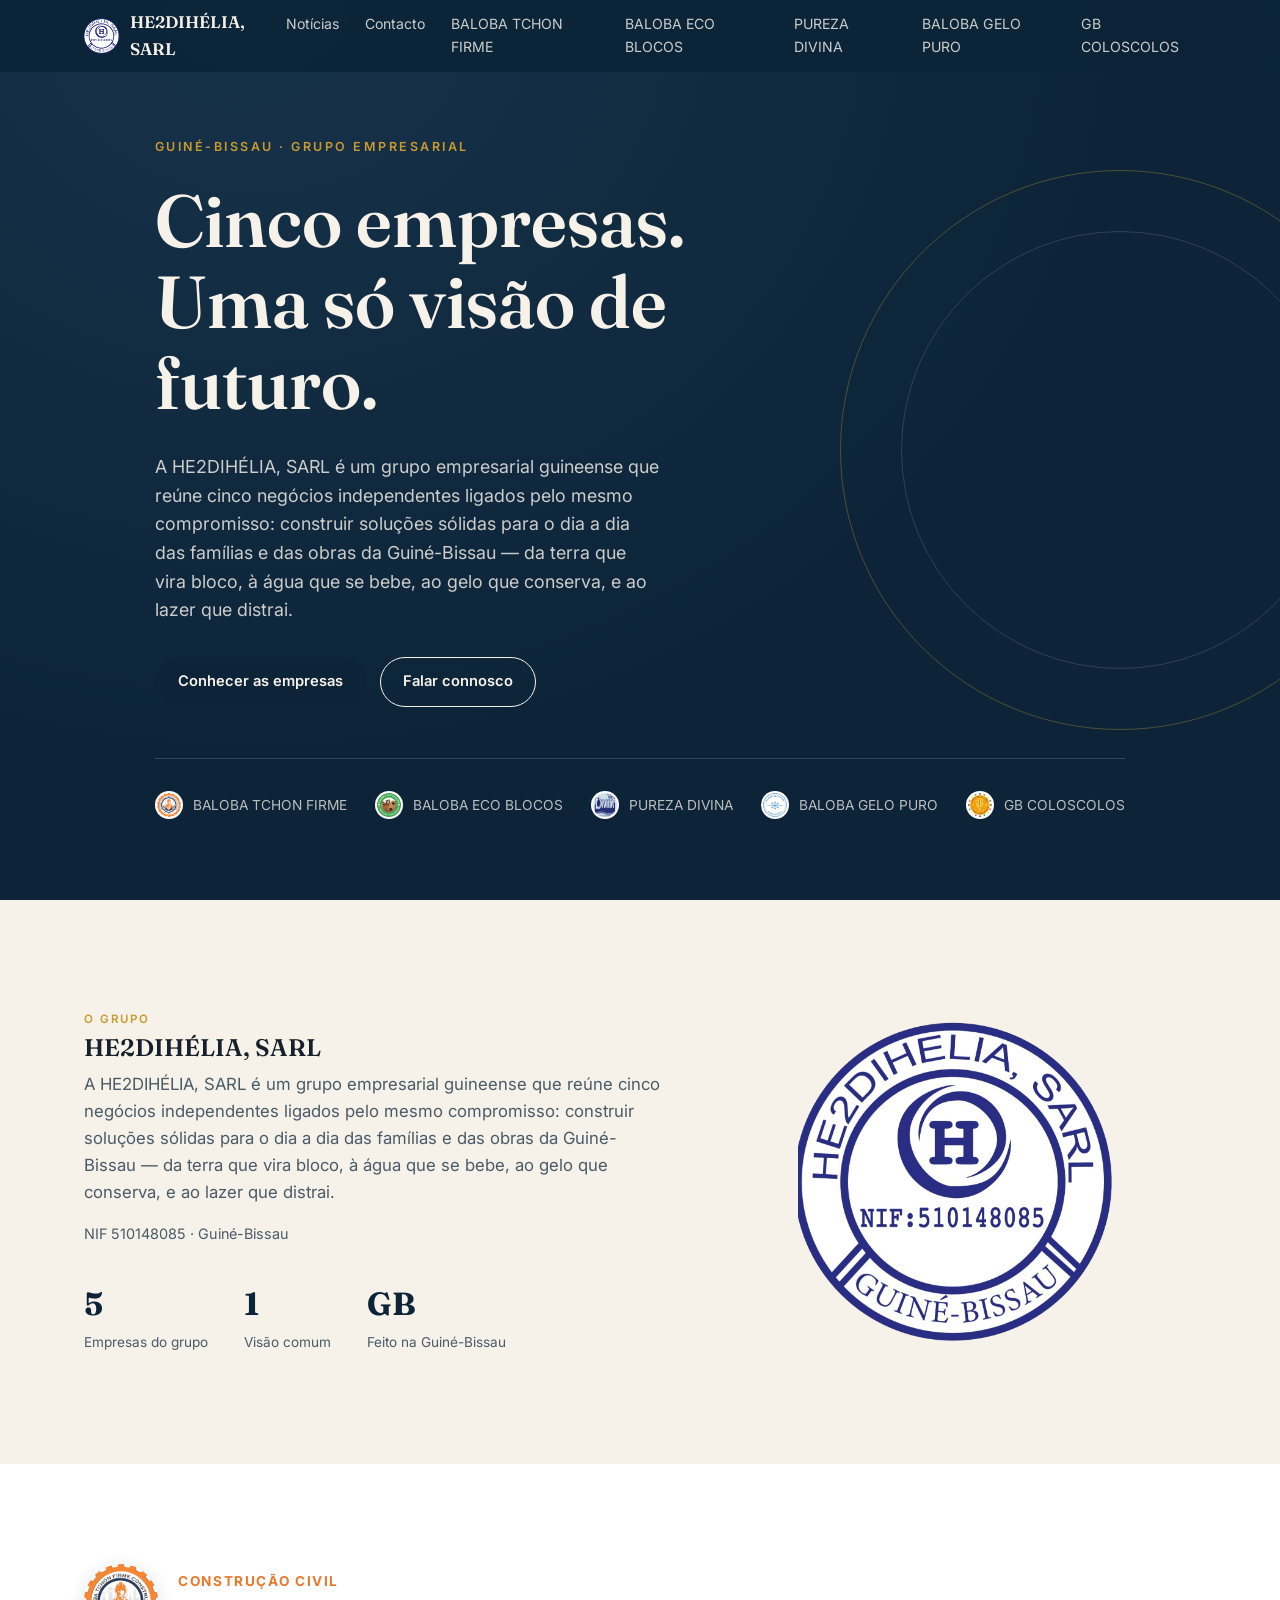
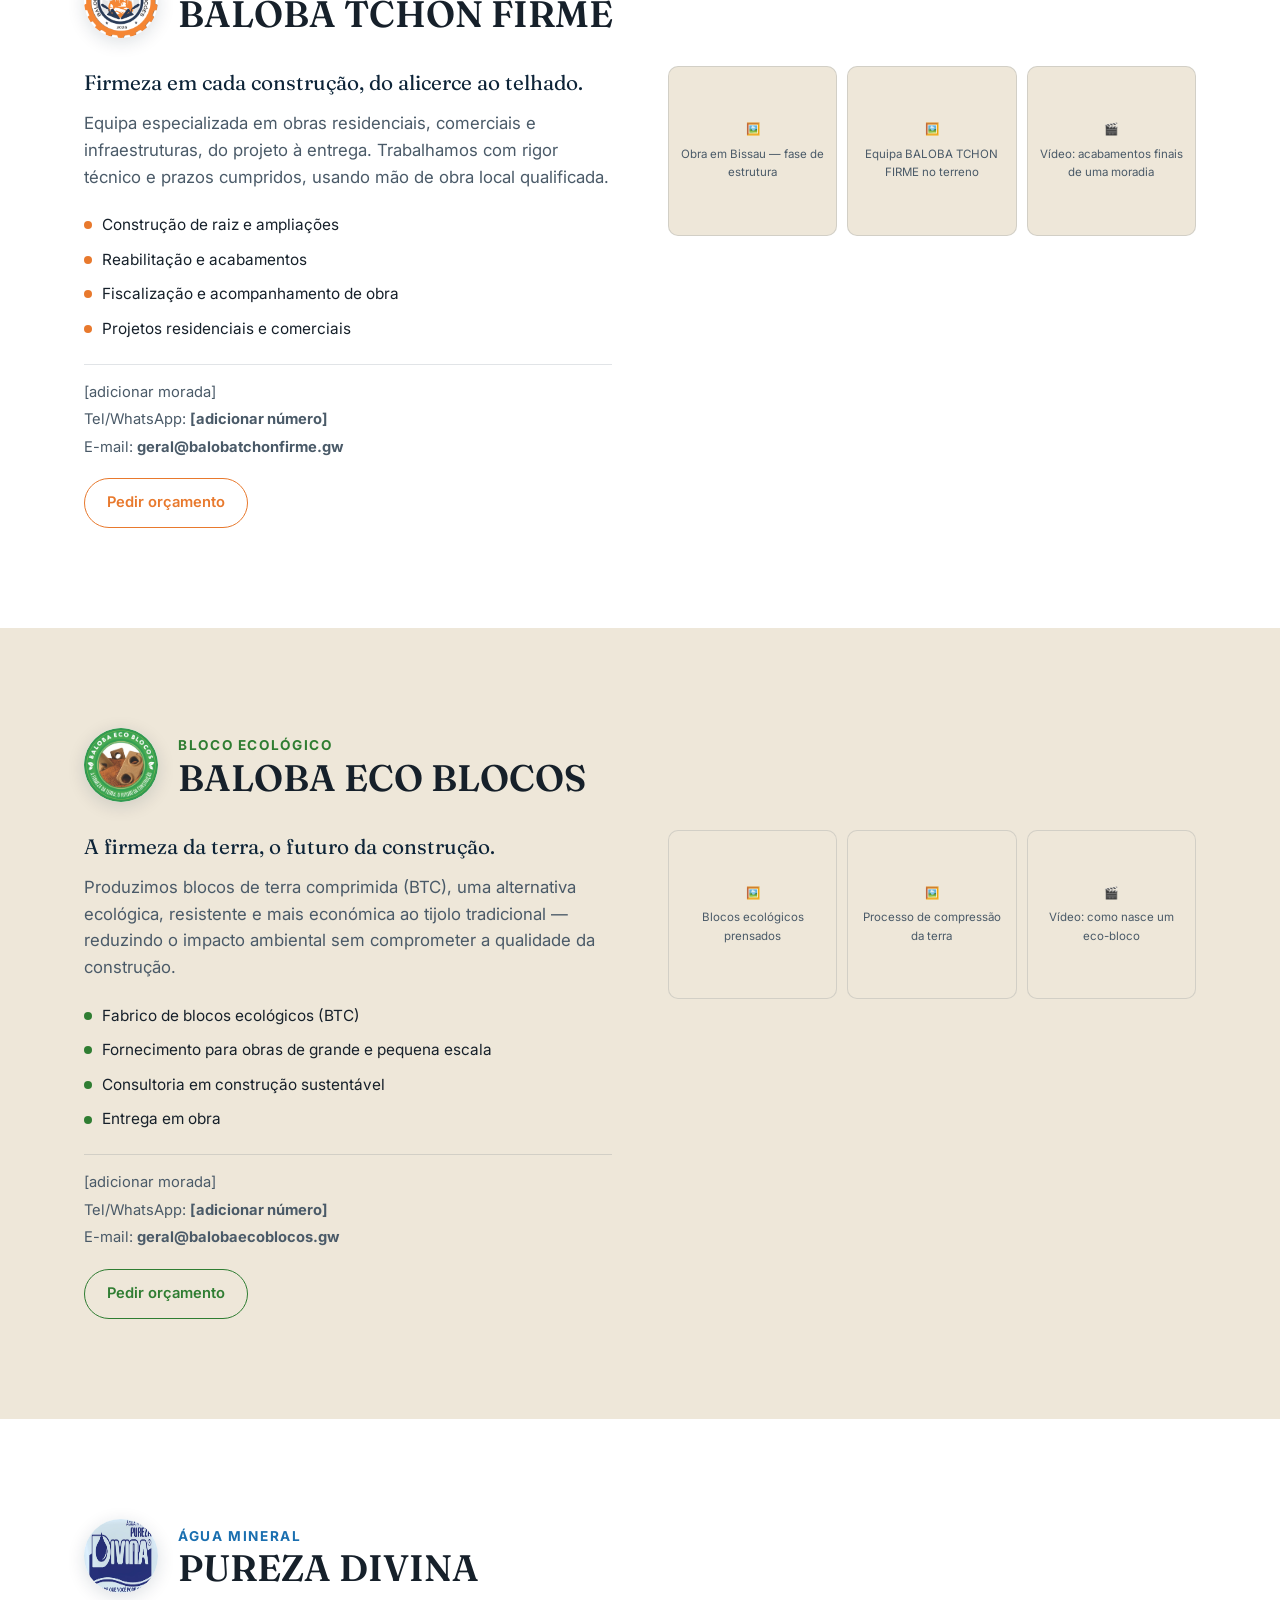
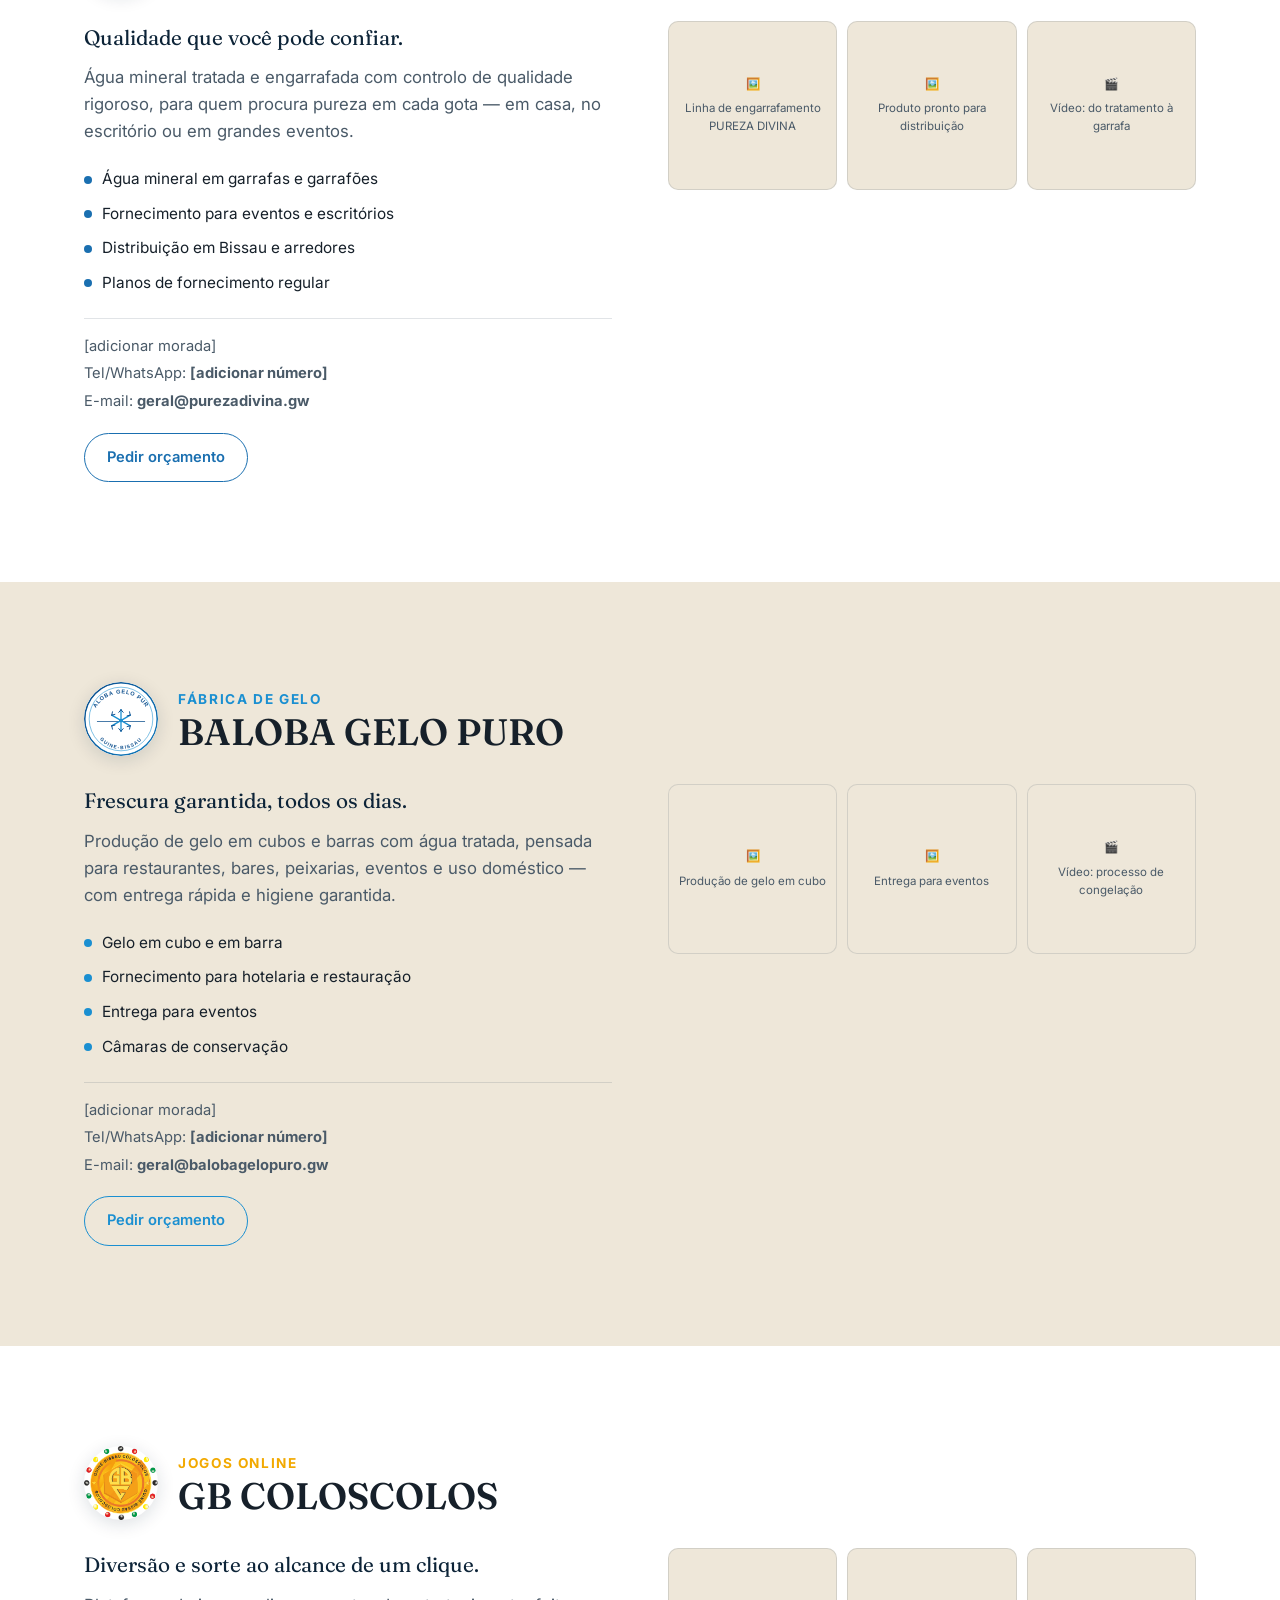
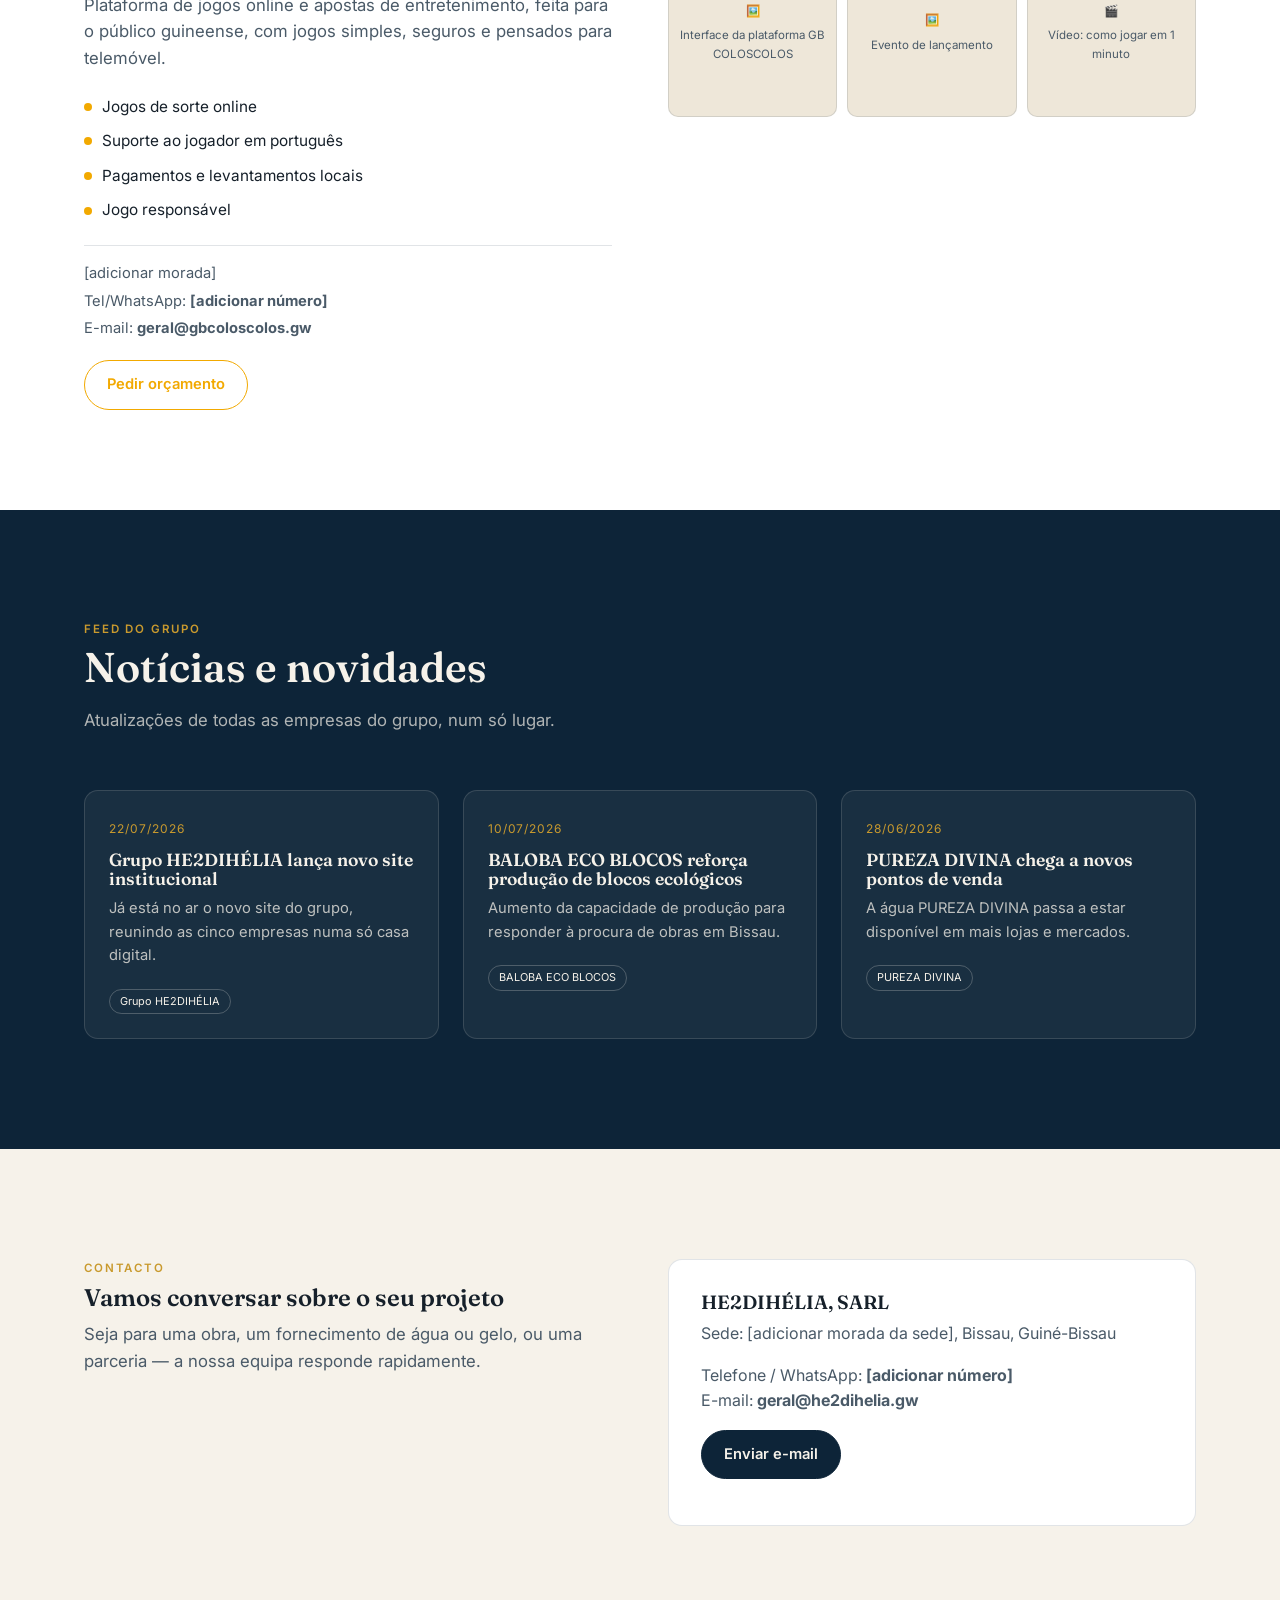
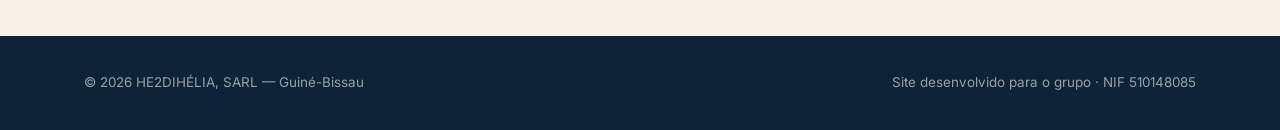
==== index.html @ da70a283 "Add files via upload" ====
<!DOCTYPE html>
<html lang="pt">
<head>
<meta charset="UTF-8">
<meta name="viewport" content="width=device-width, initial-scale=1.0">
<title>HE2DIHÉLIA, SARL — Grupo Empresarial da Guiné-Bissau</title>
<meta name="description" content="HE2DIHÉLIA, SARL: cinco empresas, uma só visão — construção, blocos ecológicos, água mineral, gelo e jogos online na Guiné-Bissau.">
<link rel="icon" href="assets/logos/he2dihelia-grupo.png">
<link rel="preconnect" href="https://fonts.googleapis.com">
<link rel="preconnect" href="https://fonts.gstatic.com" crossorigin>
<link href="https://fonts.googleapis.com/css2?family=Fraunces:wght@500;600;700&family=Inter:wght@400;500;600;700&display=swap" rel="stylesheet">
<link rel="stylesheet" href="css/styles.css">
</head>
<body>

<nav class="nav" id="siteNav">
  <div class="container">
    <a class="nav-brand" href="#topo">
      <img src="assets/logos/he2dihelia-grupo.png" alt="HE2DIHÉLIA, SARL">
      HE2DIHÉLIA, SARL
    </a>
    <ul class="nav-links" id="navLinks">
      <!-- links das empresas inseridos via JS -->
      <li><a href="#noticias">Notícias</a></li>
      <li><a href="#contacto">Contacto</a></li>
    </ul>
    <button class="nav-toggle" id="navToggle" aria-label="Abrir menu">☰</button>
  </div>
</nav>

<header class="hero" id="topo">
  <div class="container">
    <span class="hero-eyebrow">Guiné-Bissau · Grupo empresarial</span>
    <h1>Cinco empresas.<br>Uma só visão de futuro.</h1>
    <p class="lead" id="heroLead">A carregar...</p>
    <div class="hero-actions">
      <a href="#empresas" class="btn btn-solid">Conhecer as empresas</a>
      <a href="#contacto" class="btn btn-outline">Falar connosco</a>
    </div>
    <div class="hero-companies-strip" id="heroStrip"></div>
  </div>
  <div class="hero-ring" aria-hidden="true"></div>
</header>

<section class="about section" id="sobre">
  <div class="container about-grid">
    <div class="reveal">
      <span class="eyebrow">O grupo</span>
      <h2>HE2DIHÉLIA, SARL</h2>
      <p class="company-desc" id="groupDesc">A carregar...</p>
      <p id="groupNif" style="color:var(--ink-soft); font-size:.9rem;"></p>
      <div class="stat-row">
        <div class="stat"><b>5</b><span>Empresas do grupo</span></div>
        <div class="stat"><b>1</b><span>Visão comum</span></div>
        <div class="stat"><b>GB</b><span>Feito na Guiné-Bissau</span></div>
      </div>
    </div>
    <div class="about-badge reveal">
      <img src="assets/logos/he2dihelia-grupo.png" alt="Selo HE2DIHÉLIA, SARL">
    </div>
  </div>
</section>

<div id="empresas">
  <div id="companiesRoot"><!-- secções das empresas inseridas via JS --></div>
</div>

<section class="news section" id="noticias">
  <div class="container">
    <div class="section-head reveal">
      <span class="eyebrow">Feed do grupo</span>
      <h2>Notícias e novidades</h2>
      <p>Atualizações de todas as empresas do grupo, num só lugar.</p>
    </div>
    <div class="news-grid" id="newsGrid"></div>
  </div>
</section>

<section class="contact section" id="contacto">
  <div class="container contact-grid">
    <div class="reveal">
      <span class="eyebrow">Contacto</span>
      <h2>Vamos conversar sobre o seu projeto</h2>
      <p class="company-desc">Seja para uma obra, um fornecimento de água ou gelo, ou uma parceria — a nossa equipa responde rapidamente.</p>
    </div>
    <div class="contact-card reveal">
      <h3>HE2DIHÉLIA, SARL</h3>
      <p style="color:var(--ink-soft)" id="groupAddress"></p>
      <p style="color:var(--ink-soft)">
        Telefone / WhatsApp: <strong id="groupPhone"></strong><br>
        E-mail: <strong id="groupEmail"></strong>
      </p>
      <a class="btn btn-solid" id="groupEmailBtn" href="#">Enviar e-mail</a>
      <div id="groupSocial" style="margin-top:14px;"></div>
    </div>
  </div>
</section>

<footer class="footer">
  <div class="container">
    <span>© <span id="year"></span> HE2DIHÉLIA, SARL — Guiné-Bissau</span>
    <span>Site desenvolvido para o grupo · NIF 510148085</span>
  </div>
</footer>

<script>document.getElementById('year').textContent = new Date().getFullYear();</script>
<script src="js/main.js"></script>
</body>
</html>
---- css/styles.css ----
/* ==========================================================
   HE2DIHÉLIA, SARL — Site institucional
   Tokens: navy #0d2438, creme #f6f2ea, ouro #c99a2e
   Tipografia: Fraunces (display) + Inter (corpo)
   ========================================================== */

:root{
  --navy: #0d2438;
  --navy-2: #16324a;
  --cream: #f6f2ea;
  --cream-2: #eee7d9;
  --ink: #16202a;
  --ink-soft: #4a5a68;
  --gold: #c99a2e;
  --line: rgba(13,36,56,0.12);
  --white: #ffffff;

  --font-display: 'Fraunces', Georgia, serif;
  --font-body: 'Inter', -apple-system, BlinkMacSystemFont, sans-serif;

  --radius: 14px;
  --container: 1160px;
  --ease: cubic-bezier(.22,.85,.32,1);
}

*{box-sizing:border-box;}
html{scroll-behavior:smooth;}
body{
  margin:0;
  font-family: var(--font-body);
  background: var(--cream);
  color: var(--ink);
  line-height:1.6;
  -webkit-font-smoothing:antialiased;
}
img{max-width:100%; display:block;}
a{color:inherit; text-decoration:none;}
h1,h2,h3,h4{font-family:var(--font-display); margin:0 0 .4em; line-height:1.1; font-weight:600;}
p{margin:0 0 1em;}
.container{max-width:var(--container); margin:0 auto; padding:0 24px;}
.eyebrow{
  font-size:.72rem; letter-spacing:.16em; text-transform:uppercase;
  color: var(--company-accent, var(--gold)); font-weight:600; margin-bottom:.6em; display:block;
}
.btn{
  display:inline-flex; align-items:center; gap:8px;
  padding:12px 22px; border-radius:999px; font-weight:600; font-size:.92rem;
  border:1.5px solid currentColor; cursor:pointer; background:transparent;
  transition: transform .25s var(--ease), background .25s var(--ease), color .25s var(--ease);
}
.btn:hover{ transform: translateY(-2px); }
.btn-solid{ background: var(--navy); color:var(--cream); border-color:var(--navy); }
.btn-solid:hover{ background: var(--navy-2); }
.btn-outline{ color: var(--navy); }
.btn-outline:hover{ background: var(--navy); color: var(--cream); }

/* ---------- Reveal on scroll ---------- */
.reveal{ opacity:0; transform: translateY(28px); transition: opacity .8s var(--ease), transform .8s var(--ease); }
.reveal.is-visible{ opacity:1; transform:none; }
@media (prefers-reduced-motion: reduce){
  .reveal{ opacity:1; transform:none; transition:none; }
  html{ scroll-behavior:auto; }
}

/* ---------- Nav ---------- */
.nav{
  position:fixed; top:0; left:0; right:0; z-index:100;
  background: rgba(13,36,56,0.92); backdrop-filter: blur(6px);
  color: var(--cream);
  transition: box-shadow .3s var(--ease);
}
.nav.scrolled{ box-shadow: 0 6px 24px rgba(0,0,0,0.18); }
.nav .container{ display:flex; align-items:center; justify-content:space-between; height:72px; }
.nav-brand{ display:flex; align-items:center; gap:10px; font-family:var(--font-display); font-weight:600; font-size:1.05rem; }
.nav-brand img{ height:36px; width:36px; border-radius:50%; }
.nav-links{ display:flex; gap:26px; list-style:none; margin:0; padding:0; font-size:.88rem; }
.nav-links a{ opacity:.82; transition:opacity .2s; position:relative; }
.nav-links a:hover{ opacity:1; }
.nav-toggle{ display:none; background:none; border:none; color:var(--cream); font-size:1.6rem; cursor:pointer; }

@media (max-width: 860px){
  .nav-links{
    position:absolute; top:72px; left:0; right:0; flex-direction:column; gap:0;
    background: var(--navy); padding: 8px 24px 20px; transform-origin: top;
    transform: scaleY(0); opacity:0; pointer-events:none; transition: transform .25s var(--ease), opacity .2s;
  }
  .nav-links.open{ transform:scaleY(1); opacity:1; pointer-events:auto; }
  .nav-links li{ padding:12px 0; border-bottom:1px solid rgba(255,255,255,.08); }
  .nav-toggle{ display:block; }
}

/* ---------- Hero ---------- */
.hero{
  min-height:100svh; display:flex; flex-direction:column; justify-content:center;
  background: radial-gradient(ellipse at 20% 0%, var(--navy-2), var(--navy) 60%);
  color: var(--cream); position:relative; overflow:hidden; padding-top:72px;
}
.hero .container{ position:relative; z-index:2; padding-top:60px; padding-bottom:80px; }
.hero-eyebrow{ color: var(--gold); letter-spacing:.2em; text-transform:uppercase; font-size:.78rem; font-weight:600; }
.hero h1{ font-size: clamp(2.4rem, 6vw, 4.6rem); max-width:14ch; margin-top:.3em; }
.hero p.lead{ max-width:46ch; color: rgba(246,242,234,0.82); font-size:1.12rem; margin-top:1em; }
.hero-actions{ display:flex; gap:14px; margin-top:2em; flex-wrap:wrap; }
.hero-actions .btn-outline{ color:var(--cream); }
.hero-actions .btn-outline:hover{ background:var(--cream); color:var(--navy); }

.hero-ring{
  position:absolute; right:-120px; top:50%; transform:translateY(-50%);
  width:560px; height:560px; border-radius:50%;
  border:1px solid rgba(201,154,46,0.35);
}
.hero-ring::before{
  content:''; position:absolute; inset:60px; border-radius:50%;
  border:1px solid rgba(246,242,234,0.14);
}
.hero-dots{ position:absolute; inset:0; z-index:1; opacity:.5; }
.hero-companies-strip{
  display:flex; gap:28px; flex-wrap:wrap; margin-top:3.2em; padding-top:2em;
  border-top:1px solid rgba(246,242,234,0.16);
}
.hero-companies-strip .mini{
  display:flex; align-items:center; gap:10px; font-size:.86rem; color:rgba(246,242,234,.75);
}
.hero-companies-strip img{ height:28px; width:28px; border-radius:50%; background:#fff; padding:2px; }

/* ---------- Section shell ---------- */
.section{ padding:110px 0; }
.section-head{ max-width:640px; margin-bottom:56px; }
.section-head h2{ font-size: clamp(1.8rem, 3.6vw, 2.6rem); }
.section-head p{ color: var(--ink-soft); font-size:1.05rem; }

/* Grupo / about */
.about{ background:var(--cream); }
.about-grid{ display:grid; grid-template-columns:1.1fr .9fr; gap:56px; align-items:center; }
.about-badge{ text-align:center; }
.about-badge img{ width:100%; max-width:320px; margin:0 auto; }
.stat-row{ display:flex; gap:36px; margin-top:2em; flex-wrap:wrap; }
.stat{ }
.stat b{ display:block; font-family:var(--font-display); font-size:2rem; color:var(--navy); }
.stat span{ font-size:.85rem; color:var(--ink-soft); }
@media (max-width: 860px){ .about-grid{ grid-template-columns:1fr; } }

/* ---------- Company section ---------- */
.company{
  position:relative; padding:100px 0;
  background: var(--white);
}
.company:nth-of-type(even){ background: var(--cream-2); }
.company-top{ display:flex; align-items:center; gap:20px; margin-bottom:28px; }
.company-logo{ width:74px; height:74px; border-radius:50%; box-shadow:0 4px 18px rgba(13,36,56,.14); background:#fff; }
.company-name{ font-size:clamp(1.6rem,3.2vw,2.3rem); margin:0; }
.company-sector{ font-size:.85rem; text-transform:uppercase; letter-spacing:.12em; color: var(--company-accent); font-weight:700; }
.company-grid{ display:grid; grid-template-columns: 1fr 1fr; gap:56px; align-items:start; }
.company-desc{ color:var(--ink-soft); font-size:1.05rem; }
.company-slogan{ font-family:var(--font-display); font-size:1.3rem; color:var(--navy); margin-bottom:.5em; }
.service-list{ list-style:none; margin:1.4em 0; padding:0; display:grid; gap:10px; }
.company-contact{ margin:1.2em 0; padding-top:1em; border-top:1px solid var(--line); }
.social-links{ display:flex; gap:8px; margin-top:10px; flex-wrap:wrap; }
.social-link{
  font-size:.78rem; font-weight:600; padding:6px 14px; border-radius:999px;
  border:1.5px solid var(--navy); color:var(--navy);
  transition: background .2s var(--ease), color .2s var(--ease);
}
.social-link:hover{ background: currentColor; color:var(--white) !important; }
.service-list li{ display:flex; align-items:center; gap:10px; font-size:.96rem; }
.service-dot{ width:8px; height:8px; border-radius:50%; background:var(--company-accent); flex:none; }

.gallery{ display:grid; grid-template-columns:repeat(3,1fr); gap:10px; }
.gallery-item{
  position:relative; aspect-ratio:1/1; border-radius:10px; overflow:hidden;
  background: var(--cream-2); cursor:pointer; border:1px solid var(--line);
}
.gallery-item img, .gallery-item video{ width:100%; height:100%; object-fit:cover; transition: transform .5s var(--ease); }
.gallery-item:hover img, .gallery-item:hover video{ transform:scale(1.06); }
.gallery-item .placeholder{
  position:absolute; inset:0; display:flex; align-items:center; justify-content:center;
  flex-direction:column; text-align:center; padding:10px; font-size:.72rem; color:var(--ink-soft); gap:6px;
}
.gallery-item .play-badge{
  position:absolute; top:8px; right:8px; background:rgba(13,36,56,.75); color:#fff;
  font-size:.66rem; padding:3px 8px; border-radius:999px; letter-spacing:.05em;
}
@media (max-width: 700px){ .company-grid{ grid-template-columns:1fr; } .gallery{ grid-template-columns:repeat(3,1fr); } }

/* ---------- News feed ---------- */
.news{ background: var(--navy); color: var(--cream); }
.news .section-head p{ color: rgba(246,242,234,.7); }
.news-grid{ display:grid; grid-template-columns:repeat(3,1fr); gap:24px; }
.news-card{
  background: rgba(246,242,234,0.05); border:1px solid rgba(246,242,234,.14);
  border-radius:var(--radius); padding:24px; transition: border-color .25s, transform .25s var(--ease);
}
.news-card:hover{ border-color: var(--gold); transform:translateY(-4px); }
.news-date{ font-size:.75rem; letter-spacing:.08em; text-transform:uppercase; color:var(--gold); }
.news-card h3{ font-size:1.1rem; margin:.5em 0; }
.news-card p{ color:rgba(246,242,234,.75); font-size:.92rem; }
.news-tag{ display:inline-block; font-size:.68rem; padding:3px 10px; border-radius:999px; border:1px solid rgba(246,242,234,.24); margin-top:.6em; }
@media (max-width: 860px){ .news-grid{ grid-template-columns:1fr; } }

/* ---------- Contact / footer ---------- */
.contact{ background:var(--cream); }
.contact-grid{ display:grid; grid-template-columns:1fr 1fr; gap:56px; }
.contact-card{ background:var(--white); border:1px solid var(--line); border-radius:var(--radius); padding:32px; }
.contact-card h3{ font-size:1.2rem; }
.footer{ background: var(--navy); color:rgba(246,242,234,.6); padding:36px 0; font-size:.84rem; }
.footer .container{ display:flex; justify-content:space-between; flex-wrap:wrap; gap:12px; }
@media (max-width: 700px){ .contact-grid{ grid-template-columns:1fr; } }

/* ---------- Lightbox ---------- */
.lightbox{
  position:fixed; inset:0; background:rgba(13,36,56,.92); z-index:1000;
  display:flex; align-items:center; justify-content:center; padding:32px;
  opacity:0; pointer-events:none; transition:opacity .3s var(--ease);
}
.lightbox.open{ opacity:1; pointer-events:auto; }
.lightbox-inner{ max-width:880px; width:100%; }
.lightbox-inner img, .lightbox-inner video{ width:100%; border-radius:10px; max-height:78vh; object-fit:contain; background:#000; }
.lightbox-caption{ color:#fff; text-align:center; margin-top:14px; font-size:.92rem; }
.lightbox-close{
  position:absolute; top:24px; right:28px; color:#fff; font-size:1.8rem; background:none; border:none; cursor:pointer;
}

/* Company accent variable assignment happens inline via style="--company-accent:..." */
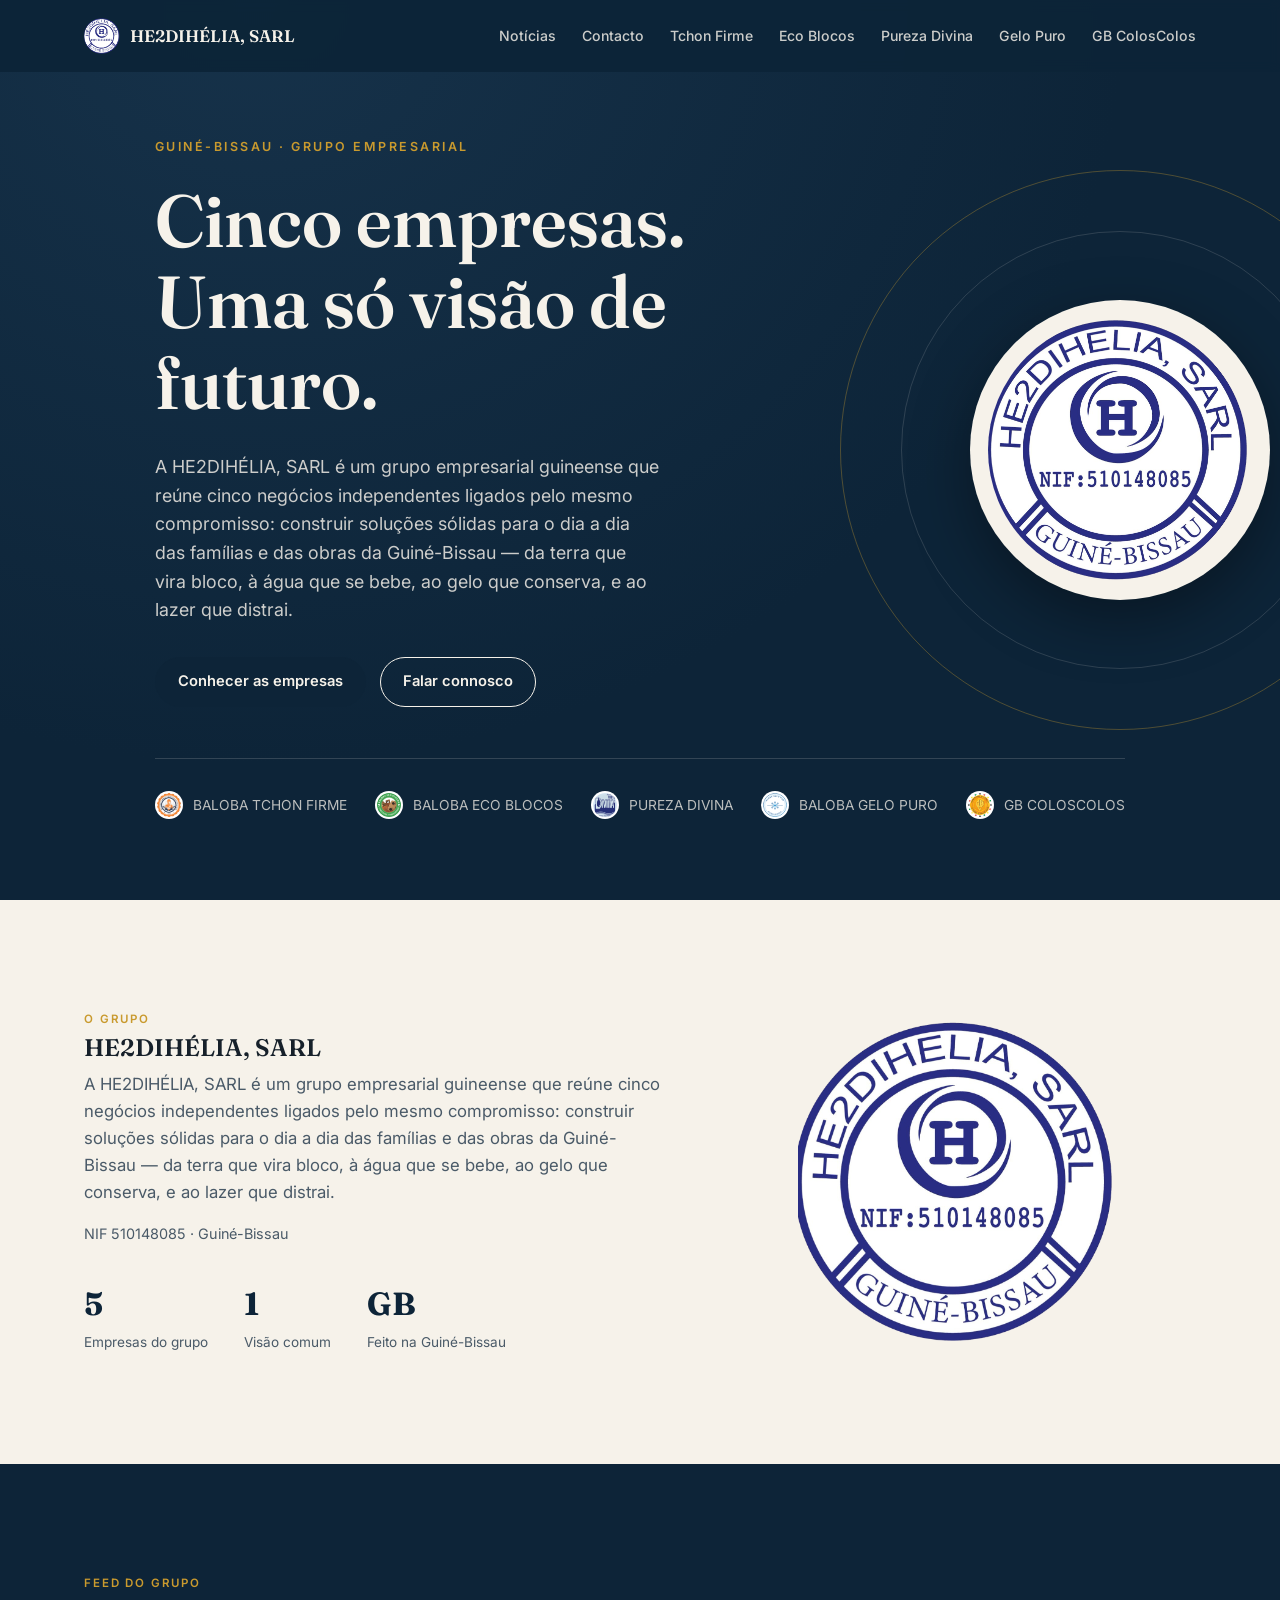
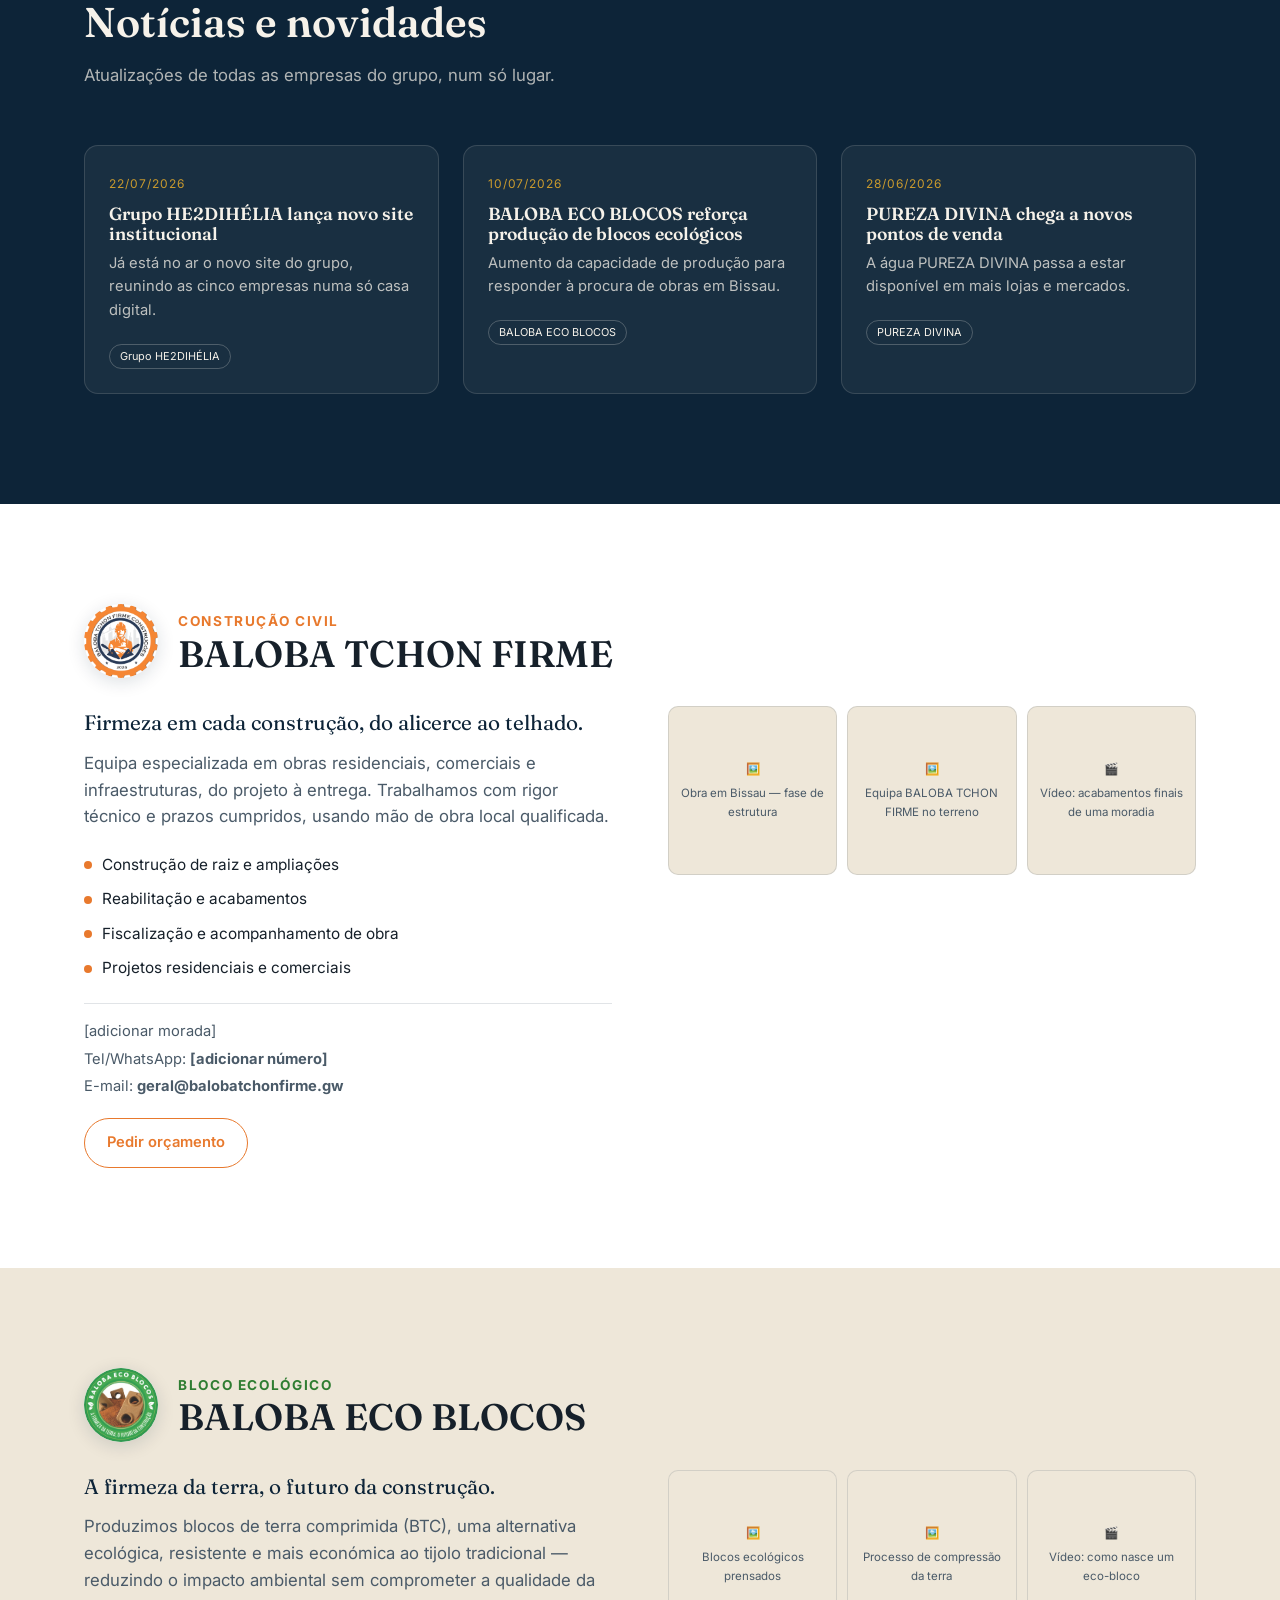
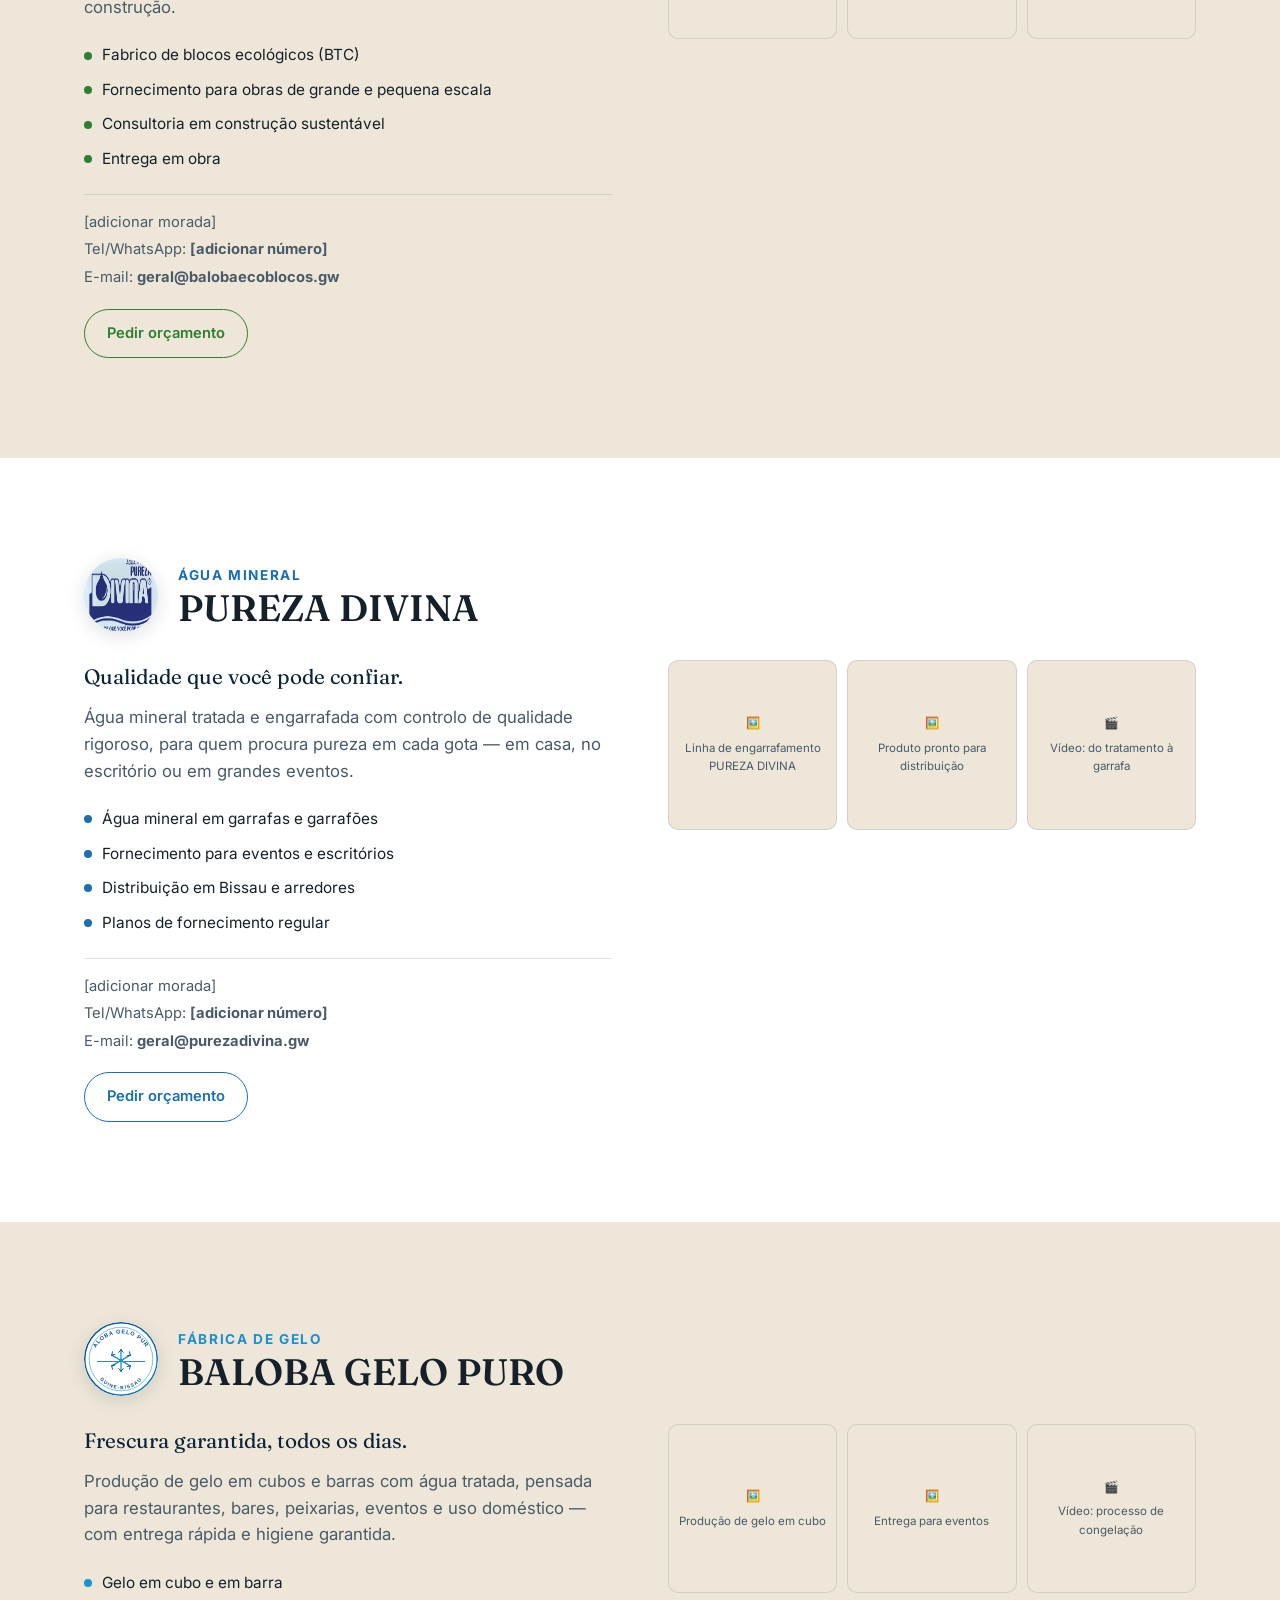
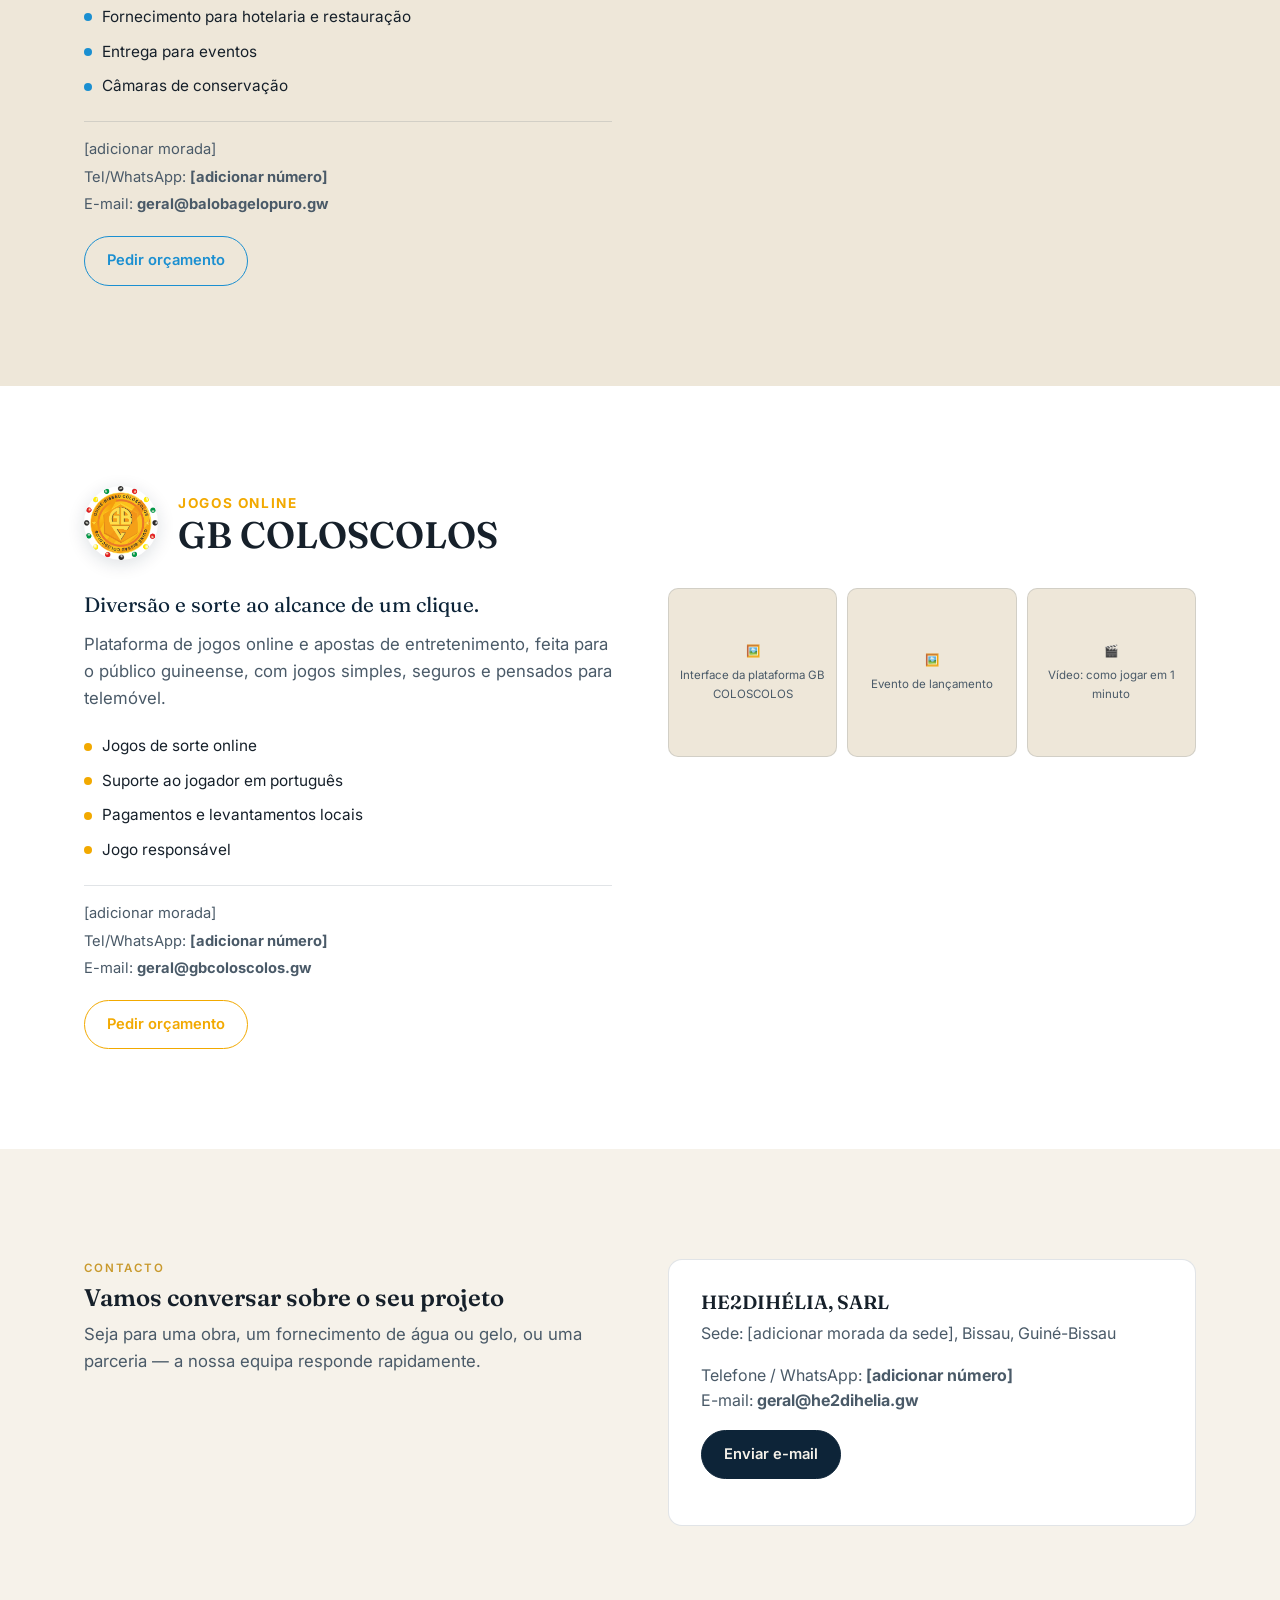
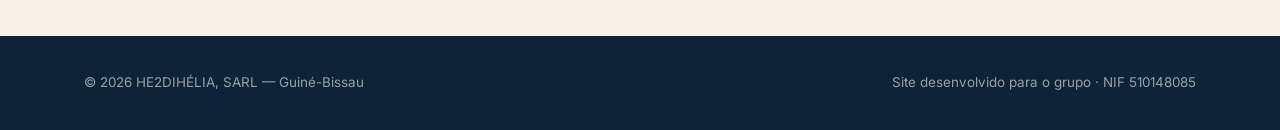
==== commit c3bba91f: "Update index.html" ====
--- a/index.html
+++ b/index.html
@@ -10,6 +10,7 @@
 <link rel="preconnect" href="https://fonts.gstatic.com" crossorigin>
 <link href="https://fonts.googleapis.com/css2?family=Fraunces:wght@500;600;700&family=Inter:wght@400;500;600;700&display=swap" rel="stylesheet">
 <link rel="stylesheet" href="css/styles.css">
+<script defer src="https://identity.netlify.com/v1/netlify-identity-widget.js"></script>
 </head>
 <body>
 
@@ -39,7 +40,9 @@
     </div>
     <div class="hero-companies-strip" id="heroStrip"></div>
   </div>
-  <div class="hero-ring" aria-hidden="true"></div>
+  <div class="hero-ring" aria-hidden="true">
+    <img src="assets/logos/he2dihelia-grupo.png" alt="" class="hero-ring-logo">
+  </div>
 </header>
 
 <section class="about section" id="sobre">
@@ -61,10 +64,6 @@
   </div>
 </section>
 
-<div id="empresas">
-  <div id="companiesRoot"><!-- secções das empresas inseridas via JS --></div>
-</div>
-
 <section class="news section" id="noticias">
   <div class="container">
     <div class="section-head reveal">
@@ -75,6 +74,10 @@
     <div class="news-grid" id="newsGrid"></div>
   </div>
 </section>
+
+<div id="empresas">
+  <div id="companiesRoot"><!-- secções das empresas inseridas via JS --></div>
+</div>
 
 <section class="contact section" id="contacto">
   <div class="container contact-grid">
@@ -105,5 +108,12 @@
 
 <script>document.getElementById('year').textContent = new Date().getFullYear();</script>
 <script src="js/main.js"></script>
+<script>
+  if (window.netlifyIdentity) {
+    window.netlifyIdentity.on("login", () => {
+      document.location.href = "/admin/";
+    });
+  }
+</script>
 </body>
 </html>
--- a/css/styles.css
+++ b/css/styles.css
@@ -73,7 +73,11 @@
 .nav .container{ display:flex; align-items:center; justify-content:space-between; height:72px; }
 .nav-brand{ display:flex; align-items:center; gap:10px; font-family:var(--font-display); font-weight:600; font-size:1.05rem; }
 .nav-brand img{ height:36px; width:36px; border-radius:50%; }
-.nav-links{ display:flex; gap:26px; list-style:none; margin:0; padding:0; font-size:.88rem; }
+.nav-links{ display:flex; gap:26px; list-style:none; margin:0; padding:0; }
+.nav-links li, .nav-links a{
+  font-size:.88rem; font-weight:500; font-family:var(--font-body);
+  text-transform:none; letter-spacing:normal; white-space:nowrap;
+}
 .nav-links a{ opacity:.82; transition:opacity .2s; position:relative; }
 .nav-links a:hover{ opacity:1; }
 .nav-toggle{ display:none; background:none; border:none; color:var(--cream); font-size:1.6rem; cursor:pointer; }
@@ -107,11 +111,21 @@
   position:absolute; right:-120px; top:50%; transform:translateY(-50%);
   width:560px; height:560px; border-radius:50%;
   border:1px solid rgba(201,154,46,0.35);
+  display:flex; align-items:center; justify-content:center;
 }
 .hero-ring::before{
   content:''; position:absolute; inset:60px; border-radius:50%;
   border:1px solid rgba(246,242,234,0.14);
 }
+.hero-ring-logo{
+  width:300px; height:300px; border-radius:50%;
+  background: var(--cream);
+  box-shadow: 0 20px 60px rgba(0,0,0,0.35);
+  padding:18px;
+  position:relative; z-index:2;
+}
+@media (max-width: 1200px){ .hero-ring{ right:-220px; } }
+@media (max-width: 860px){ .hero-ring{ display:none; } }
 .hero-dots{ position:absolute; inset:0; z-index:1; opacity:.5; }
 .hero-companies-strip{
   display:flex; gap:28px; flex-wrap:wrap; margin-top:3.2em; padding-top:2em;
